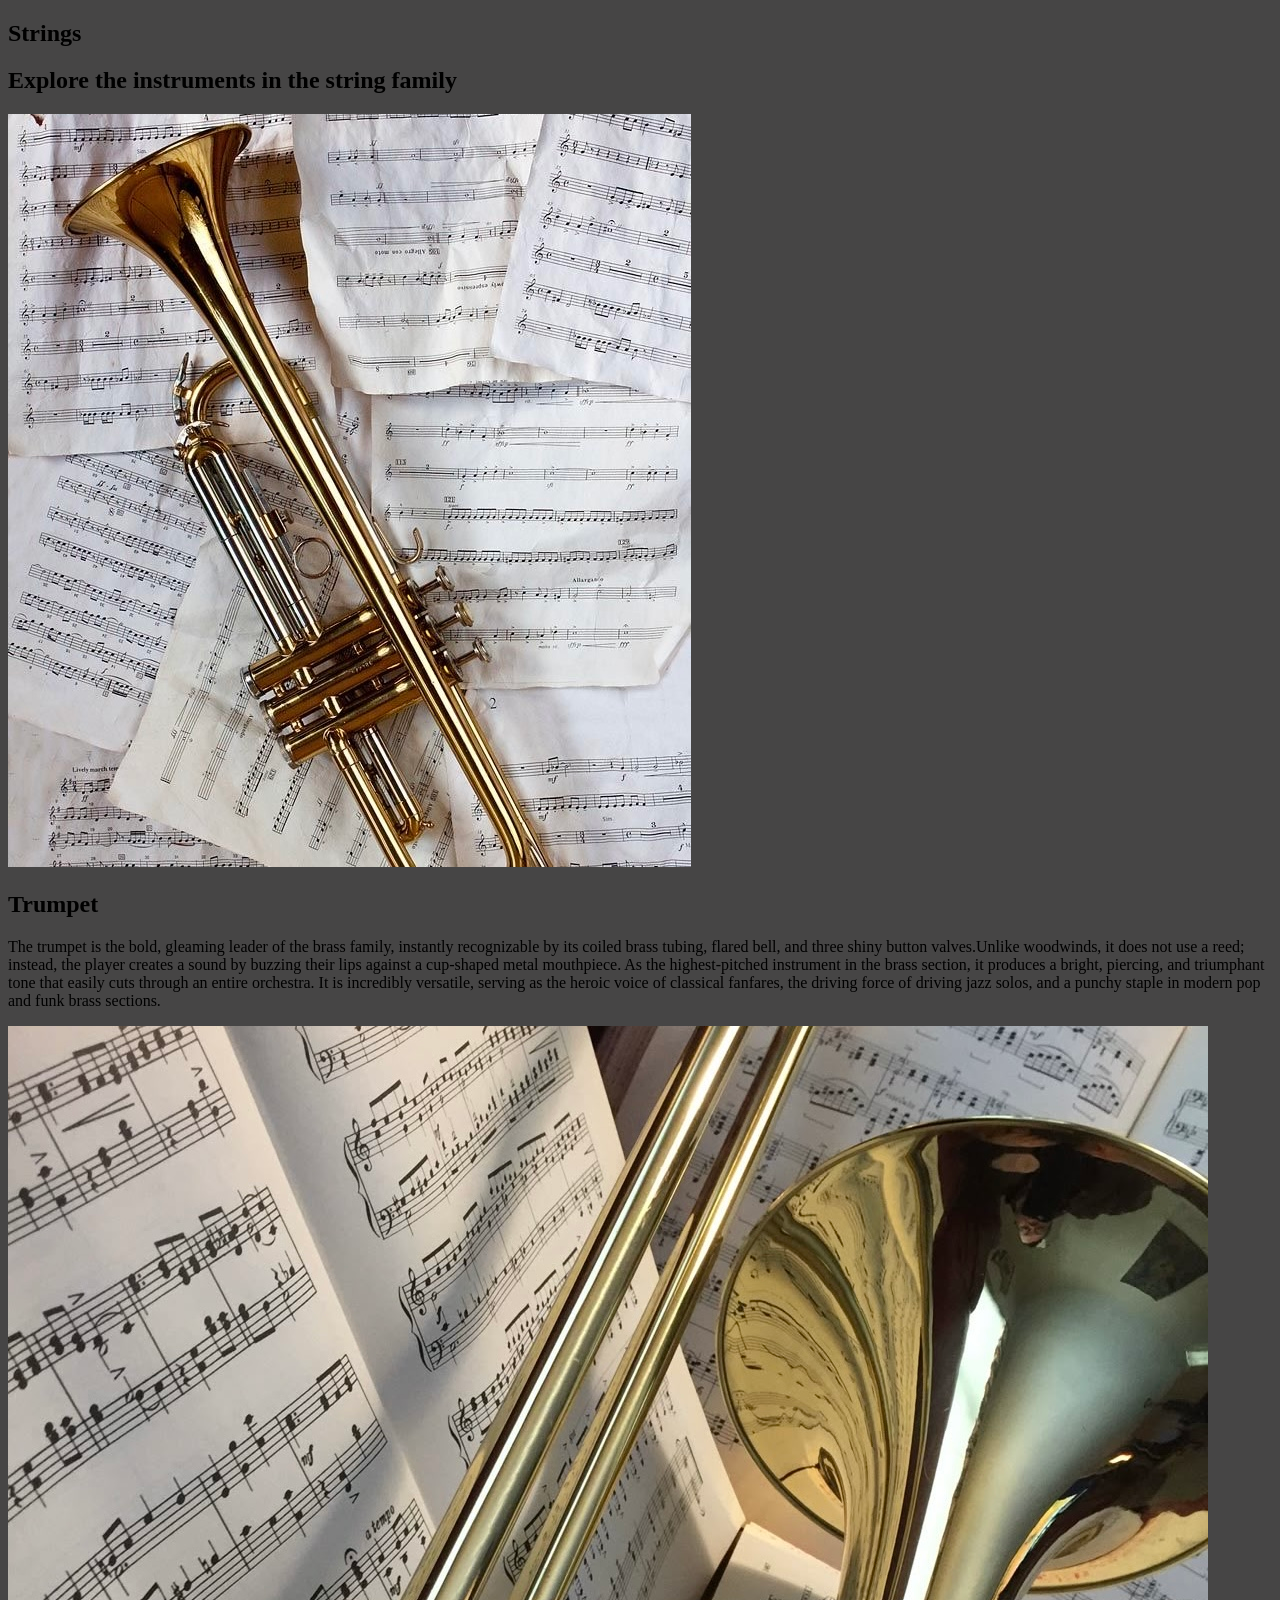
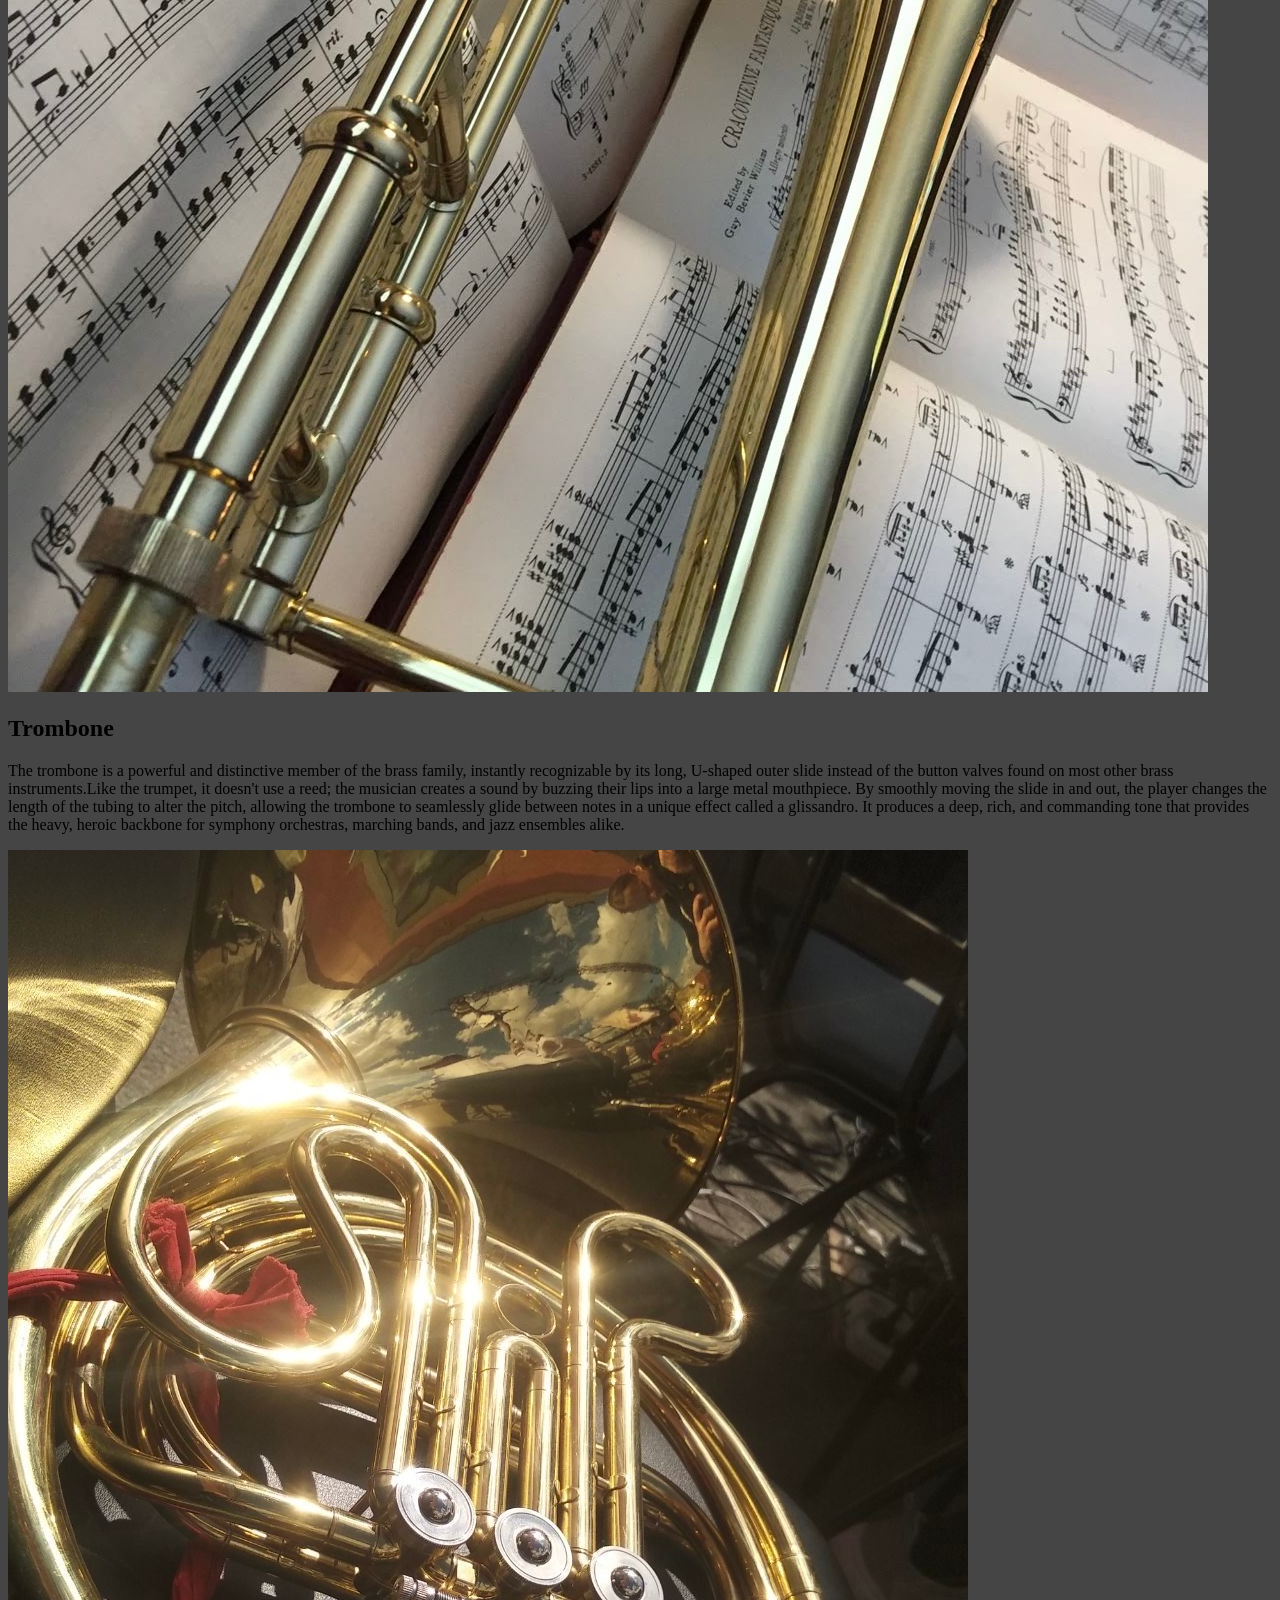
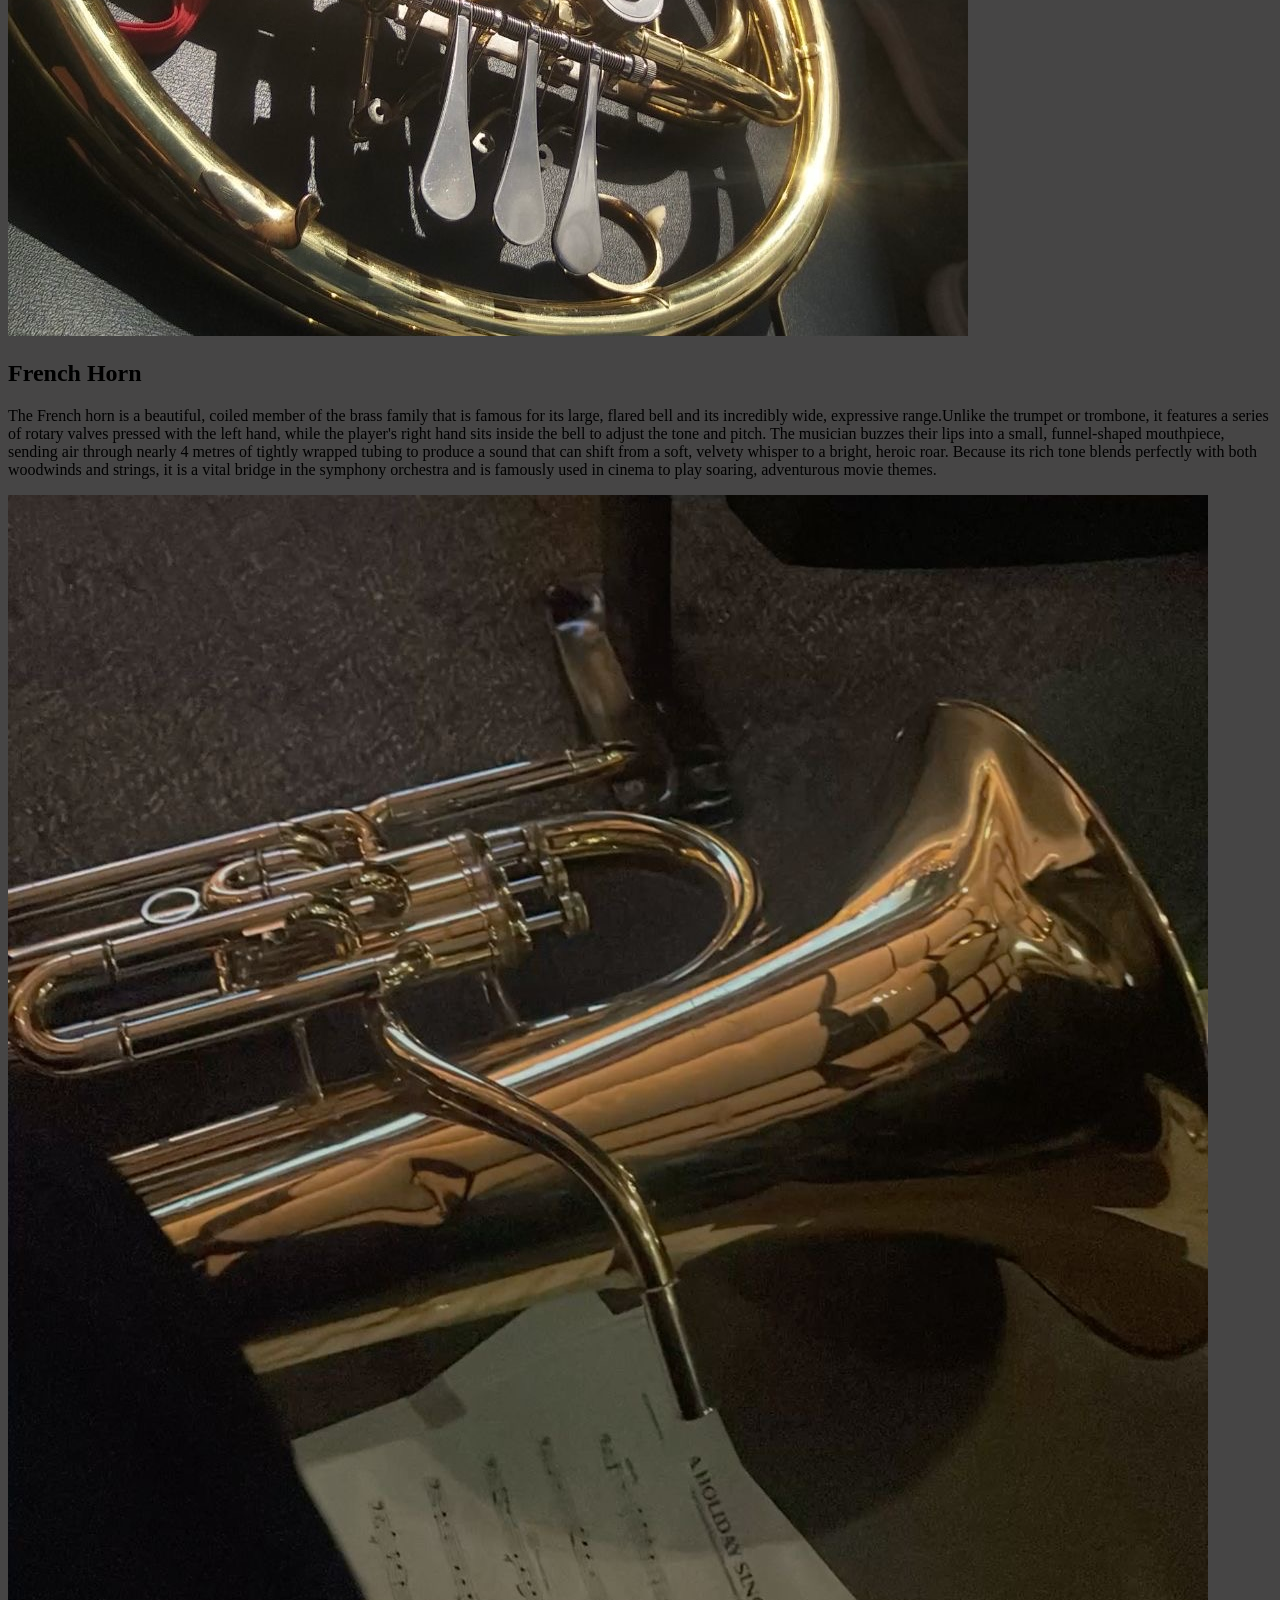
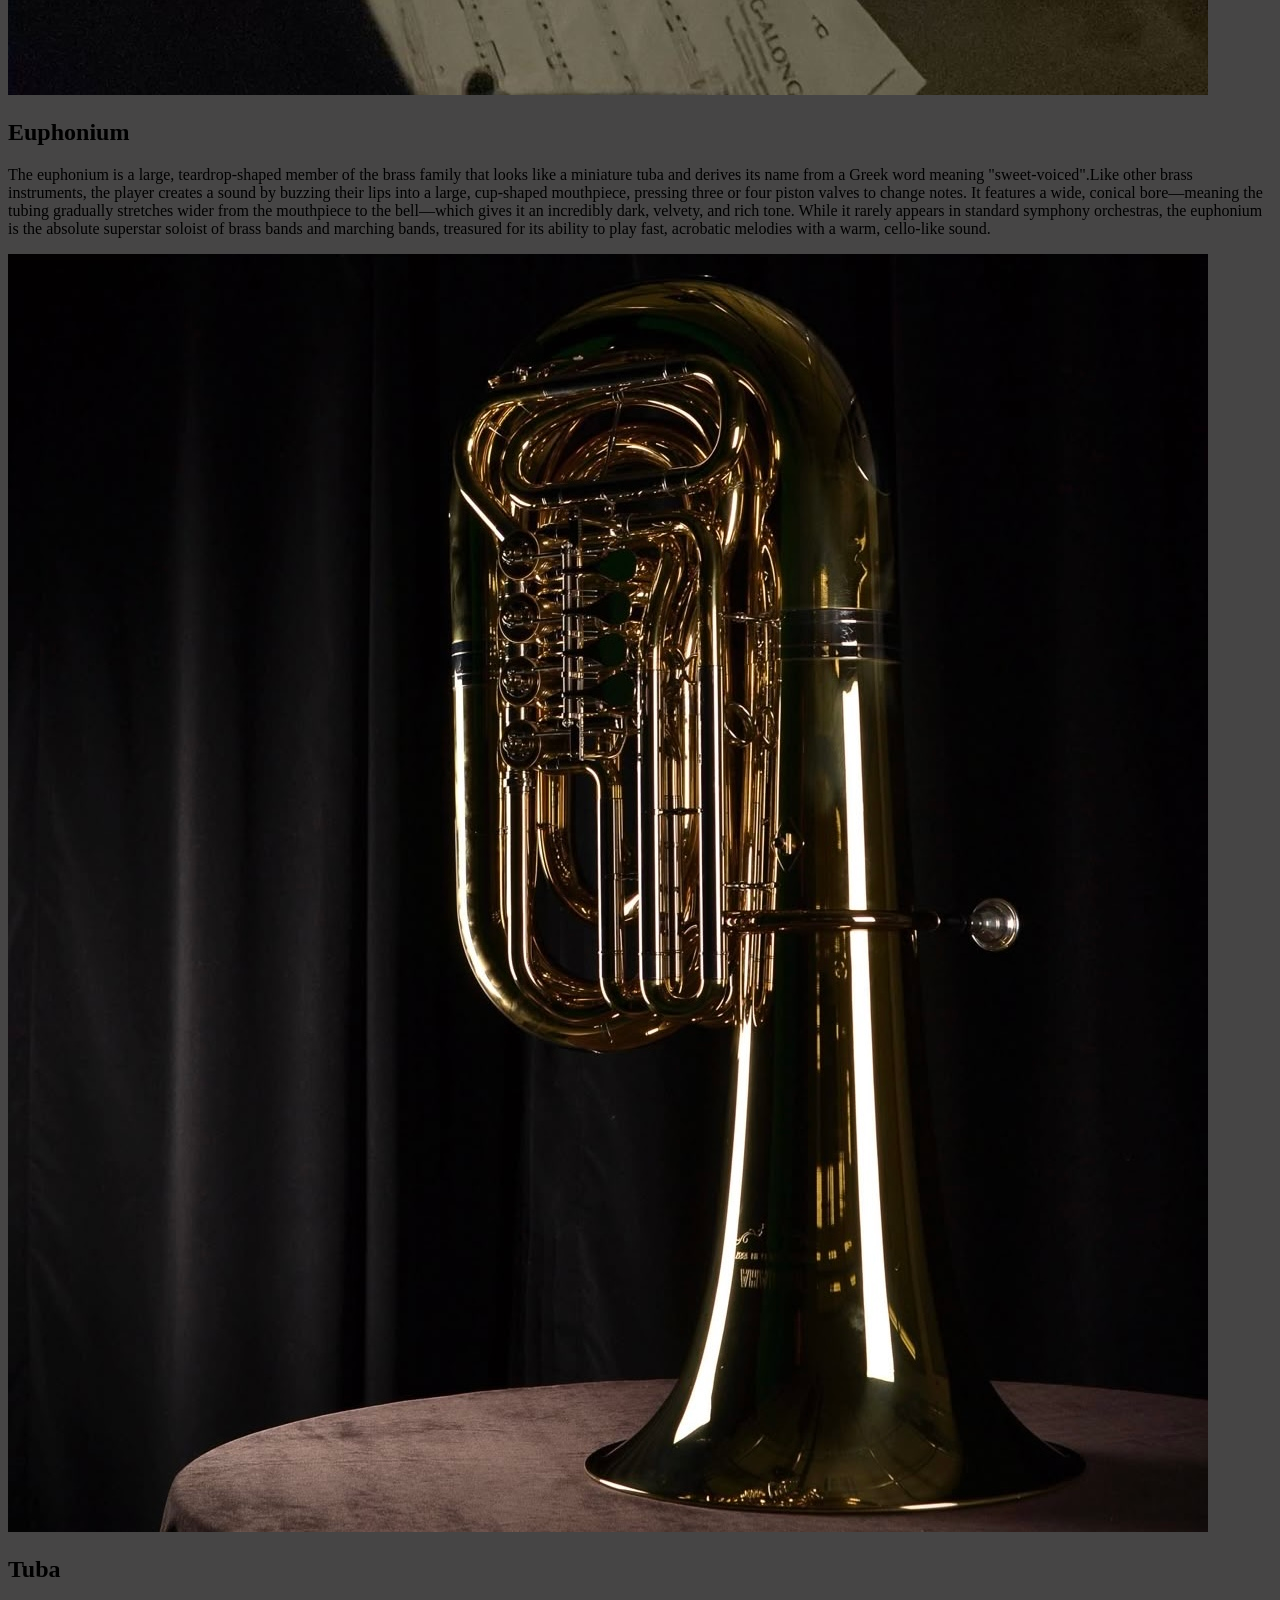
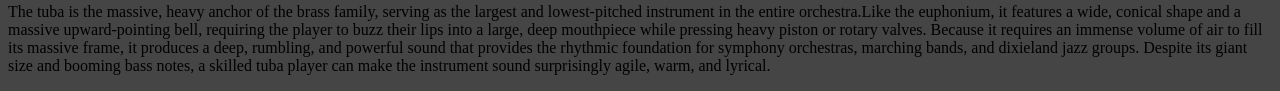
==== brass.html @ 0f937c90 "start brass page" ====
<!DOCTYPE html>
<html lang="en">
<head>
    <meta charset="UTF-8">
    <meta name="viewport" content="width=device-width, initial-scale=1.0">
    <link rel="stylesheet" href="style.css">
    <title>Document</title>
</head>
<body>
    <section class="hero-brass">
        <h1 class="hero-brasstext">
            Strings
        </h1>
        <h2 class="herobrasssubtitle">
            Explore the instruments in the string family
        </h2>
    </section>

    <section class="trumpet">
        <div class="trumpetimg">
            <img src="./WebImg/trumpet_IMG.jpeg" alt="trumpet">
        </div>
        <div class="trumpetinfo">
            <h1>Trumpet</h1>
            <p>The trumpet is the bold, gleaming leader of the brass family, instantly recognizable by its coiled brass tubing, flared bell, and three shiny button valves.Unlike woodwinds, it does not use a reed; instead, the player creates a sound by buzzing their lips against a cup-shaped metal mouthpiece. As the highest-pitched instrument in the brass section, it produces a bright, piercing, and triumphant tone that easily cuts through an entire orchestra. It is incredibly versatile, serving as the heroic voice of classical fanfares, the driving force of driving jazz solos, and a punchy staple in modern pop and funk brass sections.</p>
        </div>
    </section>

    <section class="trombone">
        <div class="tromboneimg">
            <img src="./WebImg/trombone_IMG.jpeg" alt="trombone">
        </div>
        <div class="tromboneinfo">
            <h1>Trombone</h1>
            <p>The trombone is a powerful and distinctive member of the brass family, instantly recognizable by its long, U-shaped outer slide instead of the button valves found on most other brass instruments.Like the trumpet, it doesn't use a reed; the musician creates a sound by buzzing their lips into a large metal mouthpiece. By smoothly moving the slide in and out, the player changes the length of the tubing to alter the pitch, allowing the trombone to seamlessly glide between notes in a unique effect called a glissandro. It produces a deep, rich, and commanding tone that provides the heavy, heroic backbone for symphony orchestras, marching bands, and jazz ensembles alike.</p>
        </div>
    </section>

    <section class="frenchhorn">
        <div class="frenchhornimg">
            <img src="./WebImg/frenchhorn_IMG.jpeg" alt="frenchhorn">
        </div>
        <div class="frenchhorninfo">
            <h1>French Horn</h1>
            <p>The French horn is a beautiful, coiled member of the brass family that is famous for its large, flared bell and its incredibly wide, expressive range.Unlike the trumpet or trombone, it features a series of rotary valves pressed with the left hand, while the player's right hand sits inside the bell to adjust the tone and pitch. The musician buzzes their lips into a small, funnel-shaped mouthpiece, sending air through nearly 4 metres of tightly wrapped tubing to produce a sound that can shift from a soft, velvety whisper to a bright, heroic roar. Because its rich tone blends perfectly with both woodwinds and strings, it is a vital bridge in the symphony orchestra and is famously used in cinema to play soaring, adventurous movie themes.</p>
        </div>
    </section>

    <section class="euphonium">
        <div class="euphoniumimg">
            <img src="./WebImg/euphonium_IMG.jpeg" alt="euphonium">
        </div>
        <div class="euphoniuminfo">
            <h1>Euphonium</h1>
            <p>The euphonium is a large, teardrop-shaped member of the brass family that looks like a miniature tuba and derives its name from a Greek word meaning "sweet-voiced".Like other brass instruments, the player creates a sound by buzzing their lips into a large, cup-shaped mouthpiece, pressing three or four piston valves to change notes. It features a wide, conical bore—meaning the tubing gradually stretches wider from the mouthpiece to the bell—which gives it an incredibly dark, velvety, and rich tone. While it rarely appears in standard symphony orchestras, the euphonium is the absolute superstar soloist of brass bands and marching bands, treasured for its ability to play fast, acrobatic melodies with a warm, cello-like sound.</p>
        </div>
    </section>

    <section class="tuba">
        <div class="tubaimg">
            <img src="./WebImg/tuba_IMG.jpeg" alt="tuba">
        </div>
        <div class="tubainfo">
            <h1>Tuba</h1>
            <p>The tuba is the massive, heavy anchor of the brass family, serving as the largest and lowest-pitched instrument in the entire orchestra.Like the euphonium, it features a wide, conical shape and a massive upward-pointing bell, requiring the player to buzz their lips into a large, deep mouthpiece while pressing heavy piston or rotary valves. Because it requires an immense volume of air to fill its massive frame, it produces a deep, rumbling, and powerful sound that provides the rhythmic foundation for symphony orchestras, marching bands, and dixieland jazz groups. Despite its giant size and booming bass notes, a skilled tuba player can make the instrument sound surprisingly agile, warm, and lyrical.</p>
        </div>
    </section>

</body>
---- style.css ----
*{
    font-family: 'Times New Roman', Times, serif;
}

html, body{
    background-color:rgb(70, 69, 69)
}
.hero-image{
    background-image: 
        linear-gradient(rgba(0,0,0,0.5), rgba(0,0,0,0.5)),
        url("./WebImg/frontpage.jpeg") ;
    height: 450px;
    background-position: top;
    background-repeat: no-repeat;
    background-size: cover;
}

.hero-text{
    color:rgb(241, 237, 232);
    position: absolute;
    text-align: center;
    top: 10%;
    width: 100%;
    font-size: 6rem;
}

.herosubtitle{
    color:rgb(241, 237, 232);
    position: absolute;
    text-align: center;
    top: 30%;
    width: 100%;
    font-size: 2rem;
}

.intro{
    font-size: 3rem;
    text-align: center;
    color: antiquewhite;
    background-color: black;
    padding: 30px 20px;
}

.family-img{
    width: 300px;
    height: 300px;
}

.Families{
    display: flex;
    justify-content: center;
    align-items: center;
    gap:50px;
    margin:auto;
    color:aliceblue;
    background-color: rgb(61, 61, 61);
    padding-top: 40px;
}

.info{
    background-color: rgb(7, 7, 7);
    padding-top: 30px;
    color: aliceblue;
}

.comparison{
    display: flex;
    gap: 30px;
    justify-content: center;
    padding: 20px 20px;
}

.comparison h3{
    font-size: 3rem;
}
.comparison p{
    font-size: 2rem;
}

.end{
    color:rgb(241, 237, 232);
    text-align: center;
    font-size: 3rem;
    background-color: rgb(39, 39, 39);
    padding: 20px 20px;
}

.familylink{
    color: aliceblue;
    margin-top: 22%;
    font-size: 1.5rem;
}

.familylinks{
    display: flex;
    gap: 60px;
    justify-content: center;

}

.hero-string{
    background-image: 
        linear-gradient(rgba(0,0,0,0.5), rgba(0,0,0,0.5)),
        url("./WebImg/frontpage.jpeg") ;
    height: 450px;
    background-position: top;
    background-repeat: no-repeat;
    background-size: cover;
}

.hero-stringtext{
    color:rgb(241, 237, 232);
    position: absolute;
    text-align: center;
    top: 10%;
    width: 100%;
    font-size: 6rem;
}

.herostringsubtitle{
    color:rgb(241, 237, 232);
    position: absolute;
    text-align: center;
    top: 30%;
    width: 100%;
    font-size: 2rem;
}



.violin{
    display:grid;
    grid-template-columns: 1fr 3fr;
    gap: 50px;
    width: 80%;
    margin: auto;
    margin-top: 40px;
    background-color: rgb(7, 7, 7);
    padding: 70px;
}

.violinimg{
    min-width:0;
}

.violinimg img{
    width: 100%;
    aspect-ratio: 1/1;
    object-fit: cover;
}

.violininfo{
    font-size: 1.25rem;
    color: aliceblue;
}

.viola{
    display:grid;
    grid-template-columns: 1fr 3fr;
    gap: 50px;
    width: 80%;
    margin: auto;
    margin-top: 40px;
    background-color: rgb(7, 7, 7);
    padding: 70px;
}

.violaimg{
    min-width:0;
}

.violaimg img{
    width: 100%;
    aspect-ratio: 1/1;
    object-fit: cover;
}

.violainfo{
    font-size: 1.25rem;
    color: aliceblue;
}

.cello{
    display:grid;
    grid-template-columns: 1fr 3fr;
    gap: 50px;
    width: 80%;
    margin: auto;
    margin-top: 40px;
    background-color: rgb(7, 7, 7);
    padding: 70px;
}

.celloimg{
    min-width:0;
}

.celloimg img{
    width: 100%;
    aspect-ratio: 1/1;
    object-fit: cover;
}

.celloinfo{
    font-size: 1.25rem;
    color: aliceblue;
}

.doublebass{
    display:grid;
    grid-template-columns: 1fr 3fr;
    gap: 50px;
    width: 80%;
    margin: auto;
    margin-top: 40px;
    background-color: rgb(7, 7, 7);
    padding: 70px;
}

.doublebassimg{
    min-width:0;
}

.doublebassimg img{
    width: 100%;
    aspect-ratio: 1/1;
    object-fit: cover;
}

.doublebassinfo{
    font-size: 1.25rem;
    color: aliceblue;
}

.guitar{
    display:grid;
    grid-template-columns: 1fr 3fr;
    gap: 50px;
    width: 80%;
    margin: auto;
    margin-top: 40px;
    background-color: rgb(7, 7, 7);
    padding: 70px;
}

.guitarimg{
    min-width:0;
}

.guitarimg img{
    width: 100%;
    aspect-ratio: 1/1;
    object-fit: cover;
}

.guitarinfo{
    font-size: 1.25rem;
    color: aliceblue;
}

.electricbass{
    display:grid;
    grid-template-columns: 1fr 3fr;
    gap: 50px;
    width: 80%;
    margin: auto;
    margin-top: 40px;
    background-color: rgb(7, 7, 7);
    padding: 70px;
}

.eletricbassimg{
    min-width:0;
}

.electricbassimg img{
    width: 100%;
    aspect-ratio: 1/1;
    object-fit: cover;
}

.electricbassinfo{
    font-size: 1.25rem;
    color: aliceblue;
}

.hero-wind{
    background-image: 
        linear-gradient(rgba(0,0,0,0.5), rgba(0,0,0,0.5)),
        url("./WebImg/frontpage.jpeg") ;
    height: 450px;
    background-position: top;
    background-repeat: no-repeat;
    background-size: cover;
}

.hero-windtext{
    color:rgb(241, 237, 232);
    position: absolute;
    text-align: center;
    top: 10%;
    width: 100%;
    font-size: 6rem;
}

.herowindsubtitle{
    color:rgb(241, 237, 232);
    position: absolute;
    text-align: center;
    top: 30%;
    width: 100%;
    font-size: 2rem;
}


.Flute{
    display:grid;
    grid-template-columns: 1fr 3fr;
    gap: 50px;
    width: 80%;
    margin: auto;
    margin-top: 40px;
    background-color: rgb(7, 7, 7);
    padding: 70px;
}

.fluteimg{
    min-width:0;
}

.fluteimg img{
    width: 100%;
    aspect-ratio: 1/1;
    object-fit: cover;
}

.fluteinfo{
    font-size: 1.25rem;
    color: aliceblue;
}

.oboe{
    display:grid;
    grid-template-columns: 1fr 3fr;
    gap: 50px;
    width: 80%;
    margin: auto;
    margin-top: 40px;
    background-color: rgb(7, 7, 7);
    padding: 70px;
}

.oboeimg{
    min-width:0;
}

.oboeimg img{
    width: 100%;
    aspect-ratio: 1/1;
    object-fit: cover;
}

.oboeinfo{
    font-size: 1.25rem;
    color: aliceblue;
}

.clarinet{
    display:grid;
    grid-template-columns: 1fr 3fr;
    gap: 50px;
    width: 80%;
    margin: auto;
    margin-top: 40px;
    background-color: rgb(7, 7, 7);
    padding: 70px;
}

.clarinetimg{
    min-width:0;
}

.clarinetimg img{
    width: 100%;
    aspect-ratio: 1/1;
    object-fit: cover;
}

.clarinetinfo{
    font-size: 1.25rem;
    color: aliceblue;
}

.bassoon{
    display:grid;
    grid-template-columns: 1fr 3fr;
    gap: 50px;
    width: 80%;
    margin: auto;
    margin-top: 40px;
    background-color: rgb(7, 7, 7);
    padding: 70px;
}

.bassoonimg{
    min-width:0;
}

.bassoonimg img{
    width: 100%;
    aspect-ratio: 1/1;
    object-fit: cover;
}

.bassooninfo{
    font-size: 1.25rem;
    color: aliceblue;
}

.saxophone{
    display:grid;
    grid-template-columns: 1fr 3fr;
    gap: 50px;
    width: 80%;
    margin: auto;
    margin-top: 40px;
    background-color: rgb(7, 7, 7);
    padding: 70px;
}

.saxophoneimg{
    min-width:0;
}

.saxophoneimg img{
    width: 100%;
    aspect-ratio: 1/1;
    object-fit: cover;
}

.saxophoneinfo{
    font-size: 1.25rem;
    color: aliceblue;
}
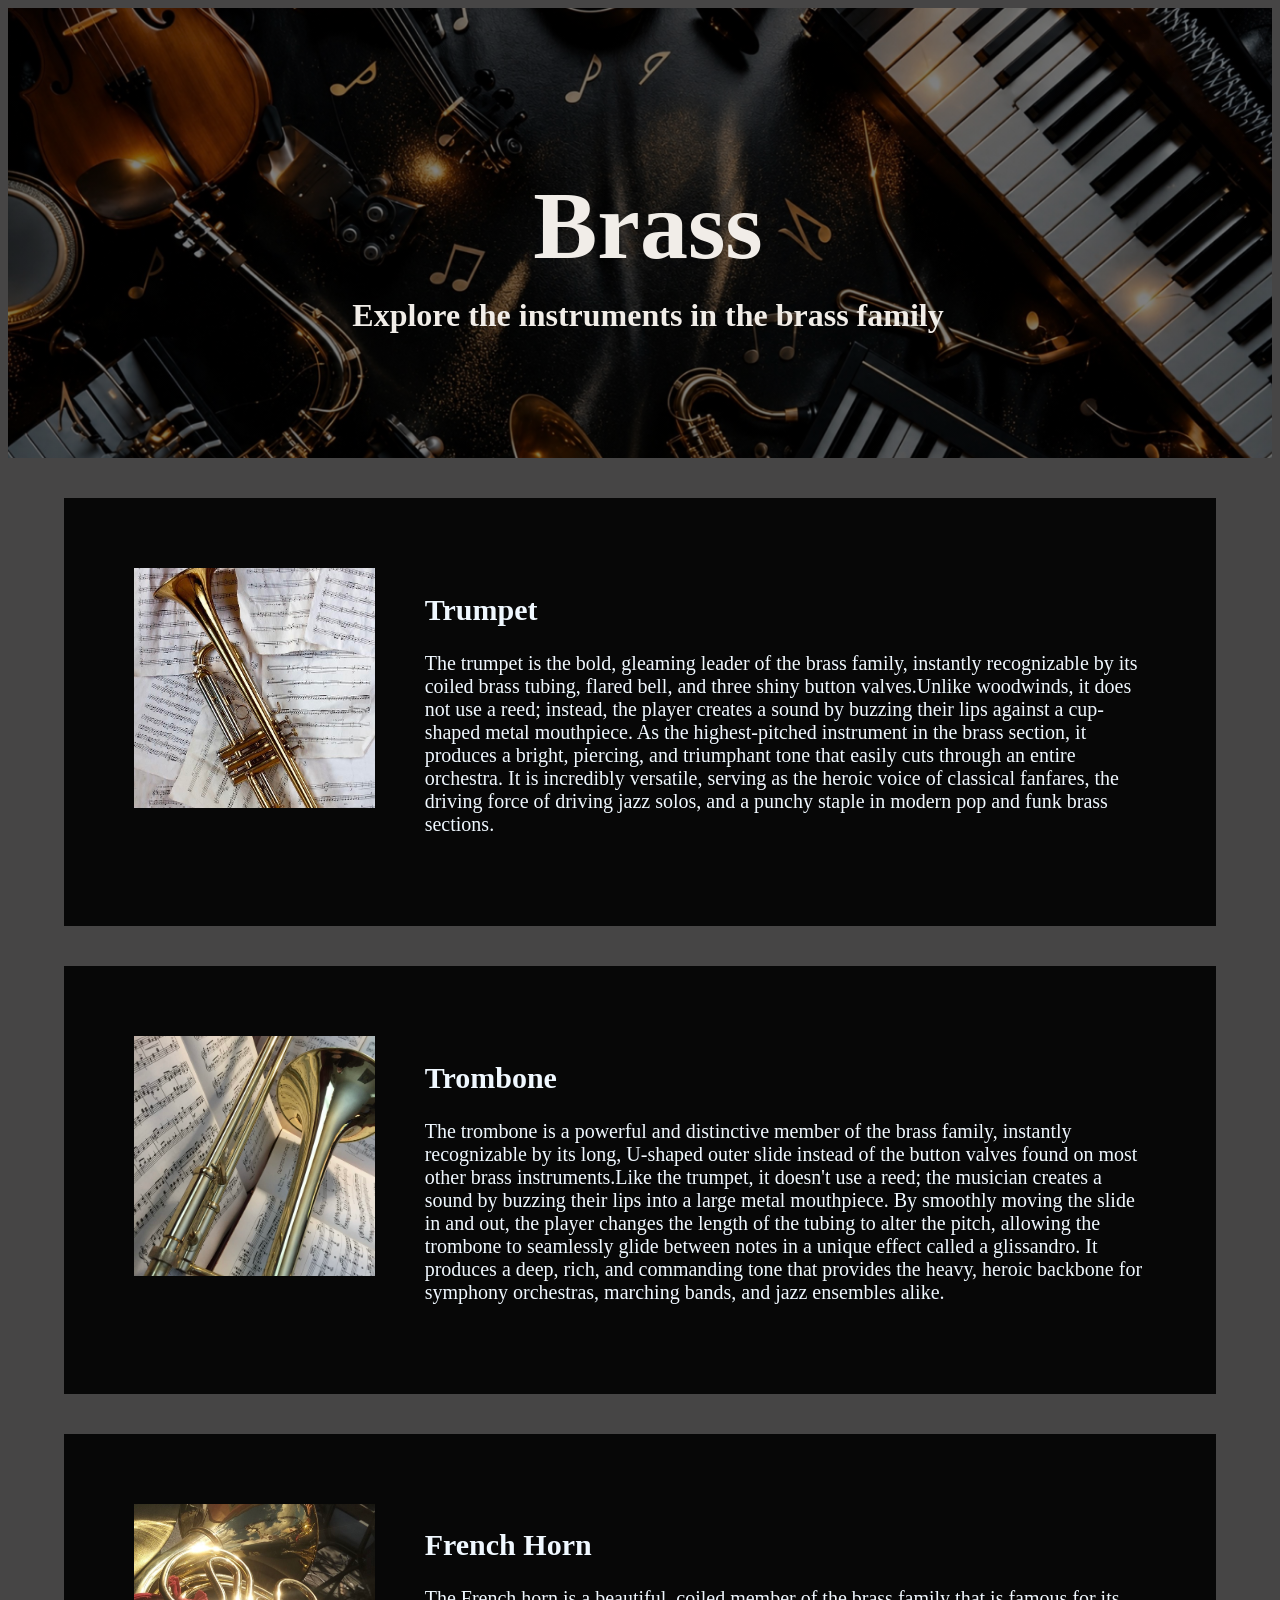
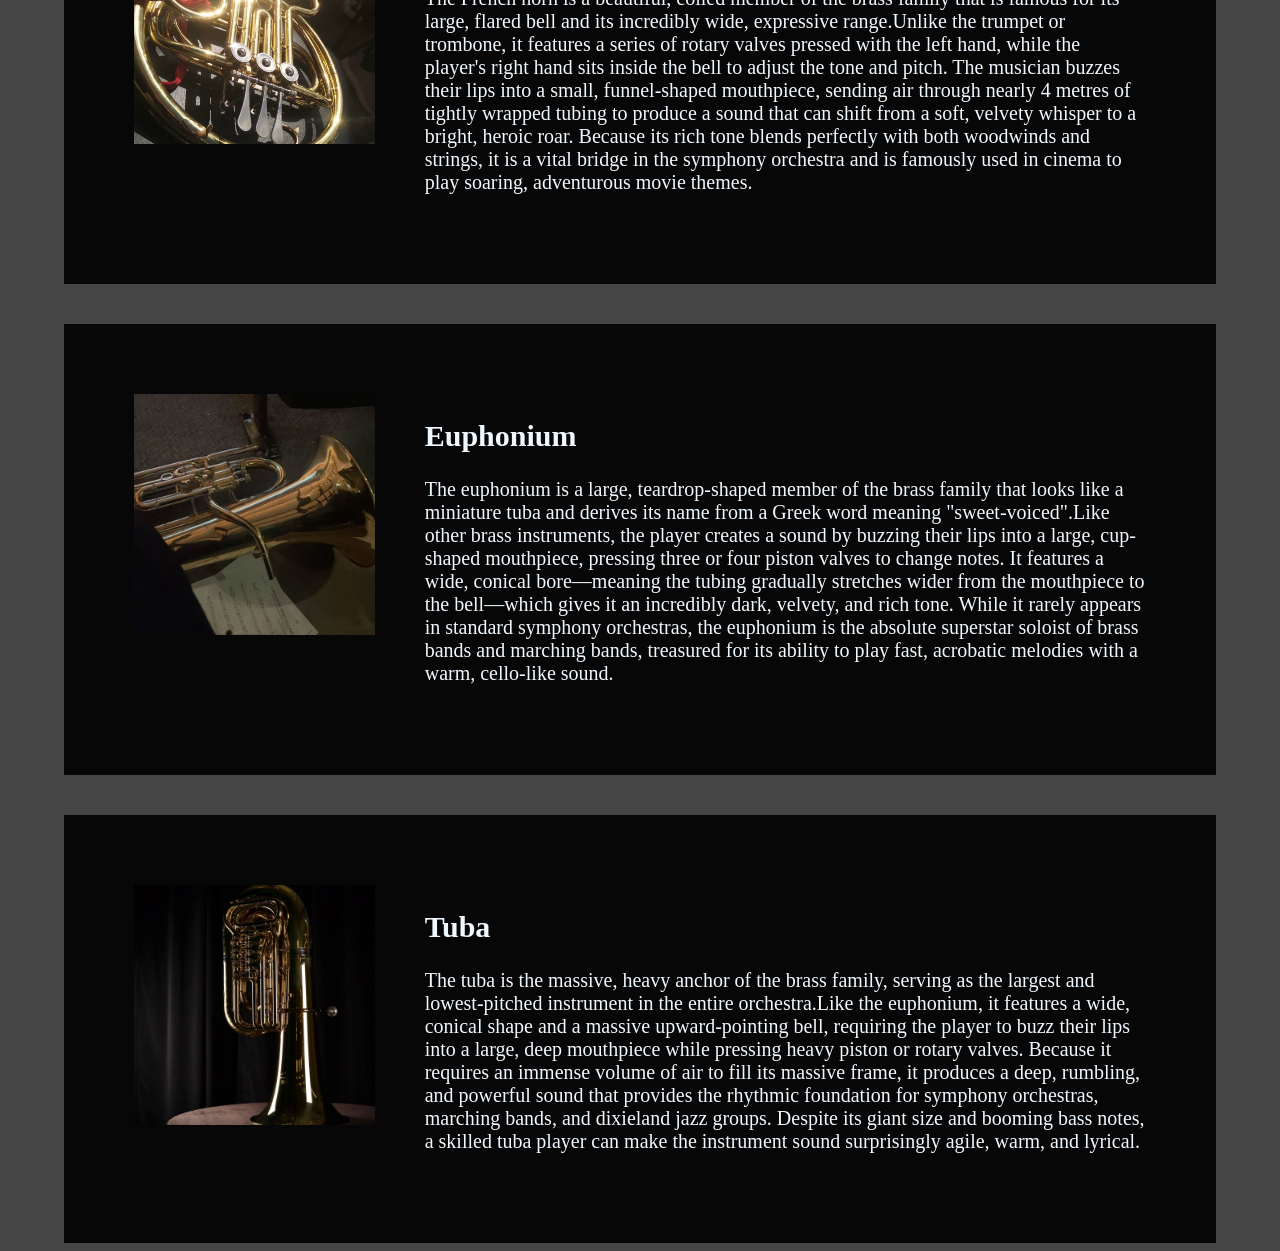
==== commit 7009e093: "finish brass and percussion and group css" ====
--- a/brass.html
+++ b/brass.html
@@ -9,10 +9,10 @@
 <body>
     <section class="hero-brass">
         <h1 class="hero-brasstext">
-            Strings
+            Brass
         </h1>
         <h2 class="herobrasssubtitle">
-            Explore the instruments in the string family
+            Explore the instruments in the brass family
         </h2>
     </section>
 
--- a/style.css
+++ b/style.css
@@ -98,7 +98,7 @@
 
 }
 
-.hero-string{
+.hero-string , .hero-wind , .hero-brass , .hero-other{
     background-image: 
         linear-gradient(rgba(0,0,0,0.5), rgba(0,0,0,0.5)),
         url("./WebImg/frontpage.jpeg") ;
@@ -108,7 +108,7 @@
     background-size: cover;
 }
 
-.hero-stringtext{
+.hero-stringtext , .hero-windtext , .hero-brasstext , .hero-othertext{
     color:rgb(241, 237, 232);
     position: absolute;
     text-align: center;
@@ -117,7 +117,7 @@
     font-size: 6rem;
 }
 
-.herostringsubtitle{
+.herostringsubtitle , .herowindsubtitle , .herobrasssubtitle , .heroothersubtitle{
     color:rgb(241, 237, 232);
     position: absolute;
     text-align: center;
@@ -126,319 +126,106 @@
     font-size: 2rem;
 }
 
-
-
-.violin{
-    display:grid;
-    grid-template-columns: 1fr 3fr;
-    gap: 50px;
-    width: 80%;
-    margin: auto;
-    margin-top: 40px;
-    background-color: rgb(7, 7, 7);
-    padding: 70px;
-}
-
-.violinimg{
-    min-width:0;
-}
-
-.violinimg img{
-    width: 100%;
-    aspect-ratio: 1/1;
-    object-fit: cover;
-}
-
-.violininfo{
-    font-size: 1.25rem;
-    color: aliceblue;
-}
-
-.viola{
-    display:grid;
-    grid-template-columns: 1fr 3fr;
-    gap: 50px;
-    width: 80%;
-    margin: auto;
-    margin-top: 40px;
-    background-color: rgb(7, 7, 7);
-    padding: 70px;
-}
-
-.violaimg{
-    min-width:0;
-}
-
-.violaimg img{
-    width: 100%;
-    aspect-ratio: 1/1;
-    object-fit: cover;
-}
-
-.violainfo{
-    font-size: 1.25rem;
-    color: aliceblue;
-}
-
-.cello{
-    display:grid;
-    grid-template-columns: 1fr 3fr;
-    gap: 50px;
-    width: 80%;
-    margin: auto;
-    margin-top: 40px;
-    background-color: rgb(7, 7, 7);
-    padding: 70px;
-}
-
-.celloimg{
-    min-width:0;
-}
-
-.celloimg img{
-    width: 100%;
-    aspect-ratio: 1/1;
-    object-fit: cover;
-}
-
-.celloinfo{
-    font-size: 1.25rem;
-    color: aliceblue;
-}
-
-.doublebass{
-    display:grid;
-    grid-template-columns: 1fr 3fr;
-    gap: 50px;
-    width: 80%;
-    margin: auto;
-    margin-top: 40px;
-    background-color: rgb(7, 7, 7);
-    padding: 70px;
-}
-
-.doublebassimg{
-    min-width:0;
-}
-
-.doublebassimg img{
-    width: 100%;
-    aspect-ratio: 1/1;
-    object-fit: cover;
-}
-
-.doublebassinfo{
-    font-size: 1.25rem;
-    color: aliceblue;
-}
-
-.guitar{
-    display:grid;
-    grid-template-columns: 1fr 3fr;
-    gap: 50px;
-    width: 80%;
-    margin: auto;
-    margin-top: 40px;
-    background-color: rgb(7, 7, 7);
-    padding: 70px;
-}
-
-.guitarimg{
-    min-width:0;
-}
-
-.guitarimg img{
-    width: 100%;
-    aspect-ratio: 1/1;
-    object-fit: cover;
-}
-
-.guitarinfo{
-    font-size: 1.25rem;
-    color: aliceblue;
-}
-
-.electricbass{
-    display:grid;
-    grid-template-columns: 1fr 3fr;
-    gap: 50px;
-    width: 80%;
-    margin: auto;
-    margin-top: 40px;
-    background-color: rgb(7, 7, 7);
-    padding: 70px;
-}
-
-.eletricbassimg{
-    min-width:0;
-}
-
-.electricbassimg img{
-    width: 100%;
-    aspect-ratio: 1/1;
-    object-fit: cover;
-}
-
-.electricbassinfo{
-    font-size: 1.25rem;
-    color: aliceblue;
-}
-
-.hero-wind{
-    background-image: 
-        linear-gradient(rgba(0,0,0,0.5), rgba(0,0,0,0.5)),
-        url("./WebImg/frontpage.jpeg") ;
-    height: 450px;
-    background-position: top;
-    background-repeat: no-repeat;
-    background-size: cover;
-}
-
-.hero-windtext{
-    color:rgb(241, 237, 232);
-    position: absolute;
-    text-align: center;
-    top: 10%;
-    width: 100%;
-    font-size: 6rem;
-}
-
-.herowindsubtitle{
-    color:rgb(241, 237, 232);
-    position: absolute;
-    text-align: center;
-    top: 30%;
-    width: 100%;
-    font-size: 2rem;
-}
-
-
-.Flute{
-    display:grid;
-    grid-template-columns: 1fr 3fr;
-    gap: 50px;
-    width: 80%;
-    margin: auto;
-    margin-top: 40px;
-    background-color: rgb(7, 7, 7);
-    padding: 70px;
-}
-
-.fluteimg{
-    min-width:0;
-}
-
-.fluteimg img{
-    width: 100%;
-    aspect-ratio: 1/1;
-    object-fit: cover;
-}
-
-.fluteinfo{
-    font-size: 1.25rem;
-    color: aliceblue;
-}
-
-.oboe{
-    display:grid;
-    grid-template-columns: 1fr 3fr;
-    gap: 50px;
-    width: 80%;
-    margin: auto;
-    margin-top: 40px;
-    background-color: rgb(7, 7, 7);
-    padding: 70px;
-}
-
-.oboeimg{
-    min-width:0;
-}
-
-.oboeimg img{
-    width: 100%;
-    aspect-ratio: 1/1;
-    object-fit: cover;
-}
-
-.oboeinfo{
-    font-size: 1.25rem;
-    color: aliceblue;
-}
-
-.clarinet{
-    display:grid;
-    grid-template-columns: 1fr 3fr;
-    gap: 50px;
-    width: 80%;
-    margin: auto;
-    margin-top: 40px;
-    background-color: rgb(7, 7, 7);
-    padding: 70px;
-}
-
-.clarinetimg{
-    min-width:0;
-}
-
-.clarinetimg img{
-    width: 100%;
-    aspect-ratio: 1/1;
-    object-fit: cover;
-}
-
-.clarinetinfo{
-    font-size: 1.25rem;
-    color: aliceblue;
-}
-
-.bassoon{
-    display:grid;
-    grid-template-columns: 1fr 3fr;
-    gap: 50px;
-    width: 80%;
-    margin: auto;
-    margin-top: 40px;
-    background-color: rgb(7, 7, 7);
-    padding: 70px;
-}
-
-.bassoonimg{
-    min-width:0;
-}
-
-.bassoonimg img{
-    width: 100%;
-    aspect-ratio: 1/1;
-    object-fit: cover;
-}
-
-.bassooninfo{
-    font-size: 1.25rem;
-    color: aliceblue;
-}
-
-.saxophone{
-    display:grid;
-    grid-template-columns: 1fr 3fr;
-    gap: 50px;
-    width: 80%;
-    margin: auto;
-    margin-top: 40px;
-    background-color: rgb(7, 7, 7);
-    padding: 70px;
-}
-
-.saxophoneimg{
-    min-width:0;
-}
-
-.saxophoneimg img{
-    width: 100%;
-    aspect-ratio: 1/1;
-    object-fit: cover;
-}
-
-.saxophoneinfo{
+.violin , .viola , .cello , .doublebass , .guitar , .electricbass{
+    display:grid;
+    grid-template-columns: 1fr 3fr;
+    gap: 50px;
+    width: 80%;
+    margin: auto;
+    margin-top: 40px;
+    background-color: rgb(7, 7, 7);
+    padding: 70px;
+}
+
+.violinimg , .violaimg , .celloimg , .doublebassimg , .guitarimg , .eletricbassimg{
+    min-width:0;
+}
+
+.violinimg img , .violaimg img , .celloimg img , .doublebassimg img , .guitarimg img , .electricbassimg img{
+    width: 100%;
+    aspect-ratio: 1/1;
+    object-fit: cover;
+}
+
+.violininfo , .violainfo , .celloinfo , .doublebassinfo , .guitarinfo , .electricbassinfo{
+    font-size: 1.25rem;
+    color: aliceblue;
+}
+
+.Flute, .oboe , .clarinet , .bassoon , .saxophone{
+    display:grid;
+    grid-template-columns: 1fr 3fr;
+    gap: 50px;
+    width: 80%;
+    margin: auto;
+    margin-top: 40px;
+    background-color: rgb(7, 7, 7);
+    padding: 70px;
+}
+
+.fluteimg , .oboeimg , .clarinetimg , .bassoonimg , .saxophoneimg{
+    min-width:0;
+}
+
+.fluteimg img , .oboeimg img , .clarinetimg img , .bassoonimg img , .saxophoneimg img{
+    width: 100%;
+    aspect-ratio: 1/1;
+    object-fit: cover;
+}
+
+.fluteinfo , .oboeinfo , .clarinetinfo , .bassooninfo , .saxophoneinfo{
+    font-size: 1.25rem;
+    color: aliceblue;
+}
+
+.trumpet, .trombone , .frenchhorn , .euphonium , .tuba{
+    display:grid;
+    grid-template-columns: 1fr 3fr;
+    gap: 50px;
+    width: 80%;
+    margin: auto;
+    margin-top: 40px;
+    background-color: rgb(7, 7, 7);
+    padding: 70px;
+}
+
+.trumpetimg , .tromboneimg , .frenchhornimg , .euphoniumimg , .tubaimg{
+    min-width:0;
+}
+
+.trumpetimg img , .tromboneimg img , .frenchhornimg img , .euphoniumimg img , .tubaimg img{
+    width: 100%;
+    aspect-ratio: 1/1;
+    object-fit: cover;
+}
+
+.trumpetinfo , .tromboneinfo , .frenchhorninfo , .euphoniuminfo , .tubainfo{
+    font-size: 1.25rem;
+    color: aliceblue;
+}
+
+.percussion, .drumkit , .piano , .organ{
+    display:grid;
+    grid-template-columns: 1fr 3fr;
+    gap: 50px;
+    width: 80%;
+    margin: auto;
+    margin-top: 40px;
+    background-color: rgb(7, 7, 7);
+    padding: 70px;
+}
+
+.percussionimg , .drumkitimg , .pianoimg , .organimg{
+    min-width:0;
+}
+
+.percussionimg img , .drumkitimg img , .pianoimg img , .organimg img{
+    width: 100%;
+    aspect-ratio: 1/1;
+    object-fit: cover;
+}
+
+.percussioninfo , .drumkitinfo , .pianoinfo , .organinfo{
     font-size: 1.25rem;
     color: aliceblue;
 }
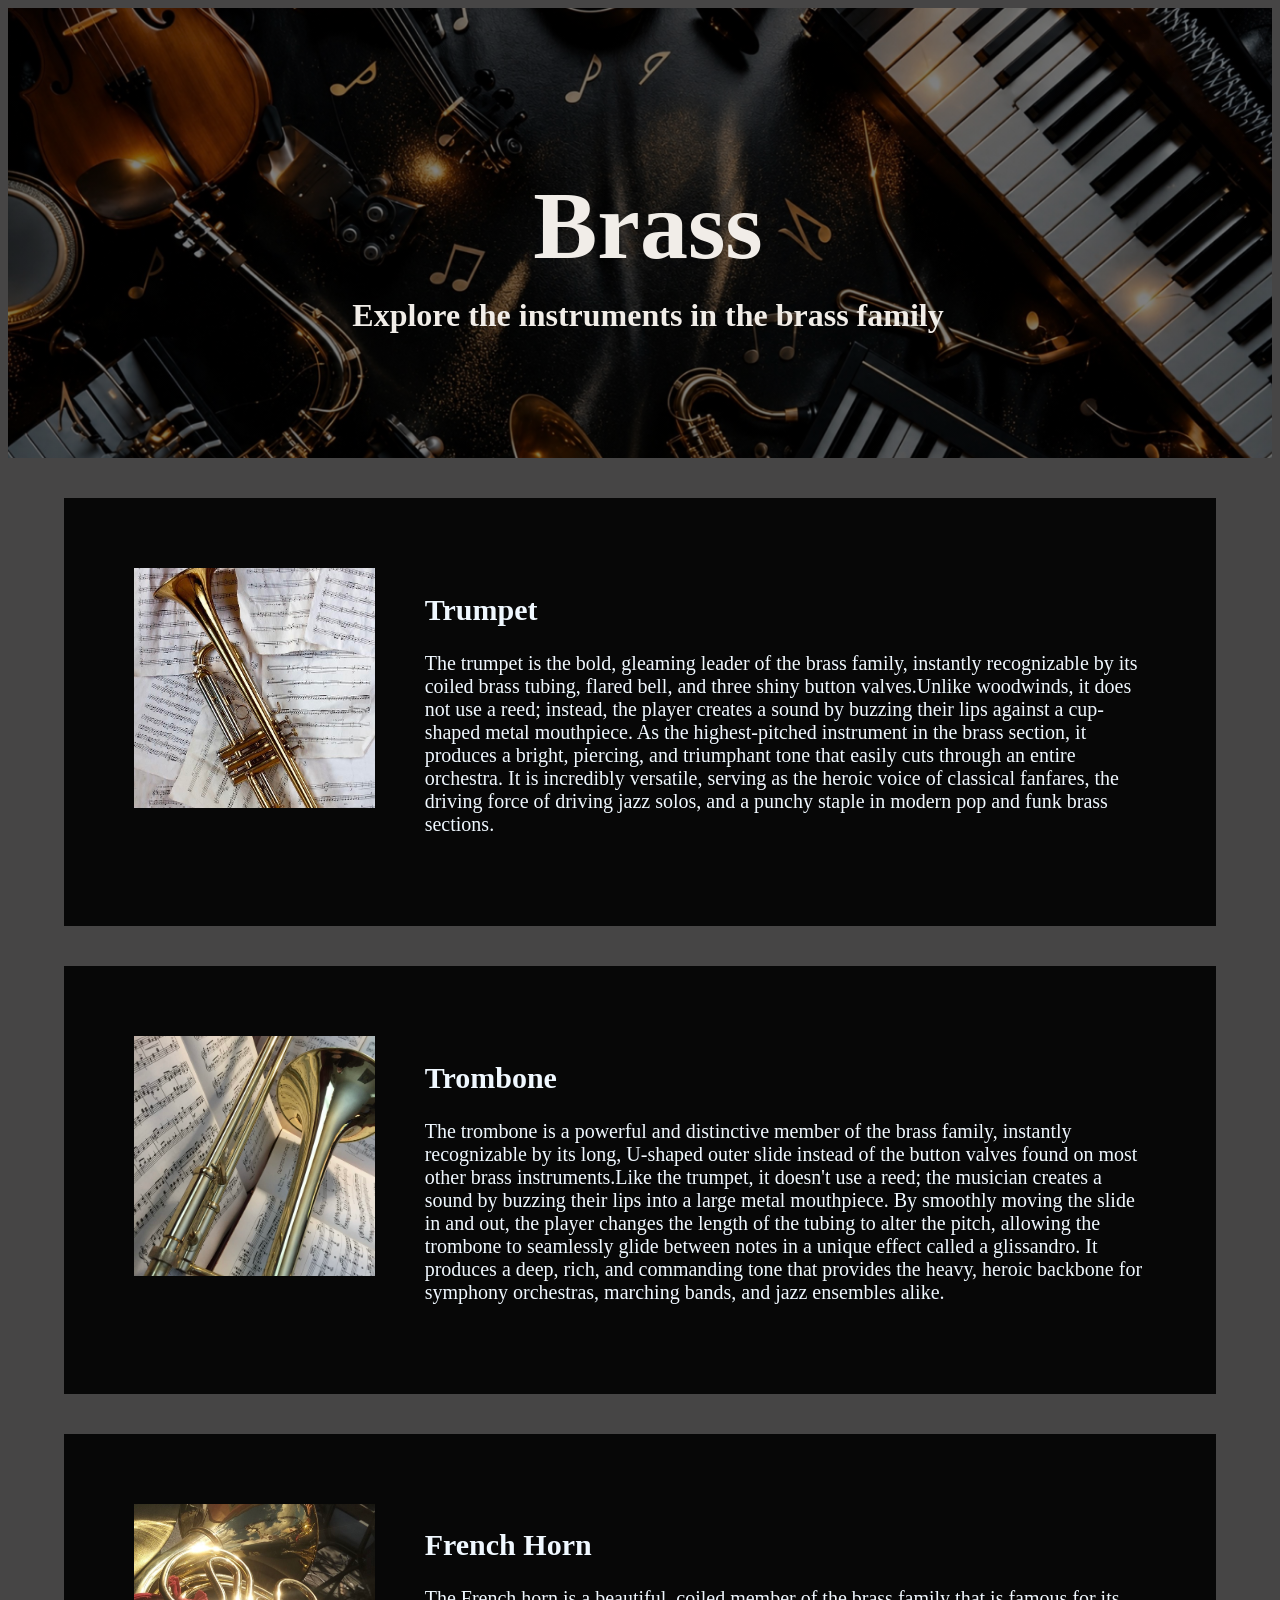
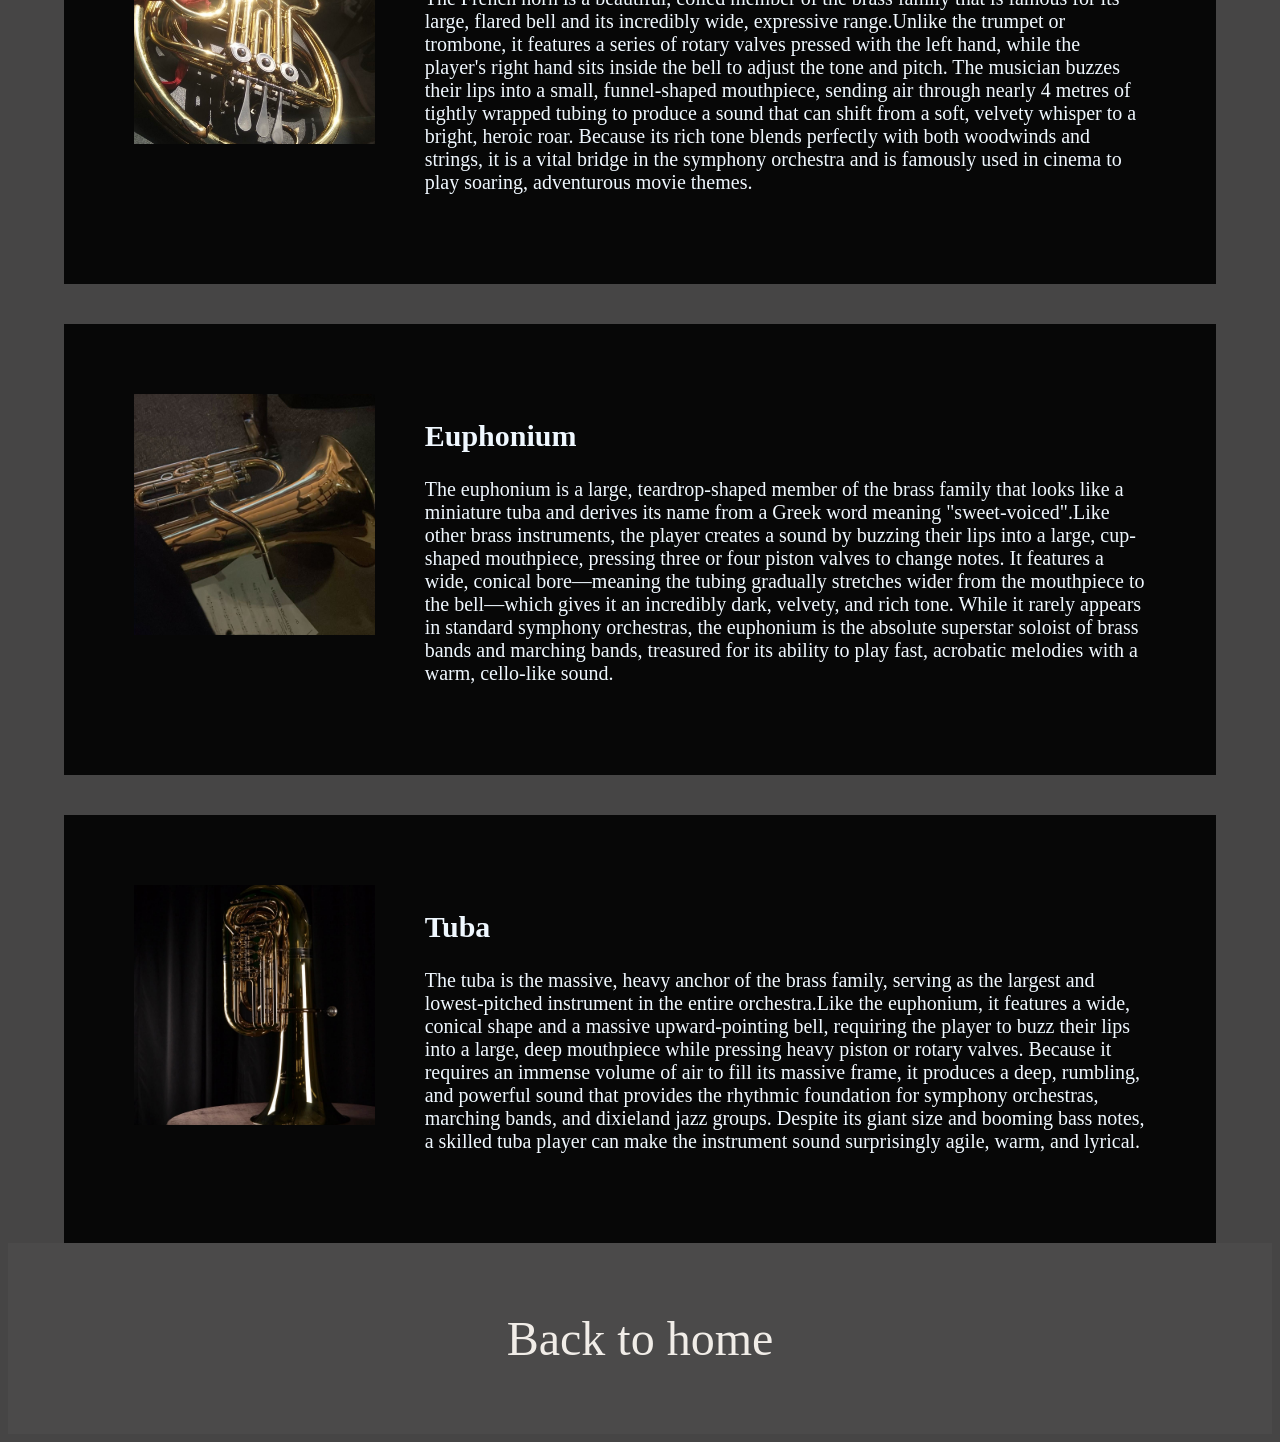
==== commit bb9f6437: "Add end on pages" ====
--- a/brass.html
+++ b/brass.html
@@ -66,4 +66,8 @@
         </div>
     </section>
 
+    <section class="end">
+        <p>Back to home</p>
+    </section>
+
 </body>
--- a/style.css
+++ b/style.css
@@ -81,7 +81,7 @@
     color:rgb(241, 237, 232);
     text-align: center;
     font-size: 3rem;
-    background-color: rgb(39, 39, 39);
+    background-color: rgb(75, 74, 74);
     padding: 20px 20px;
 }
 
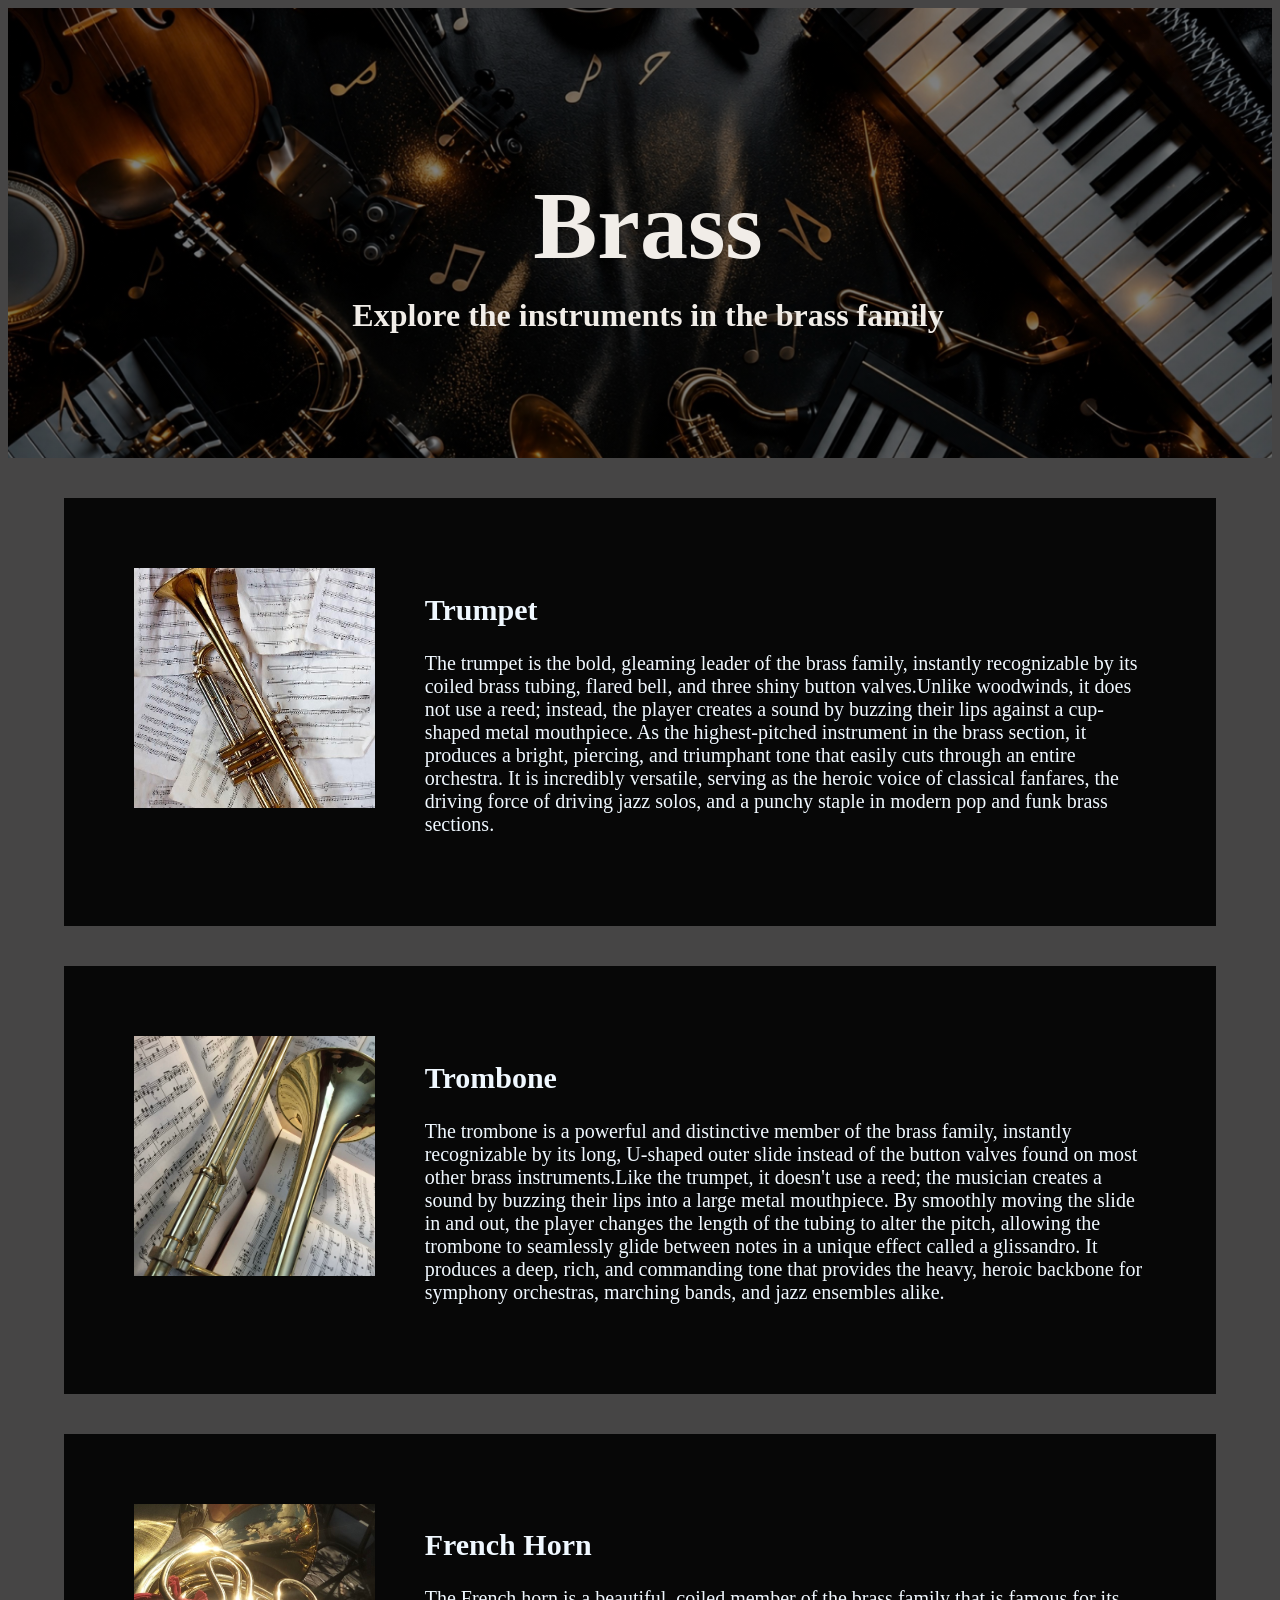
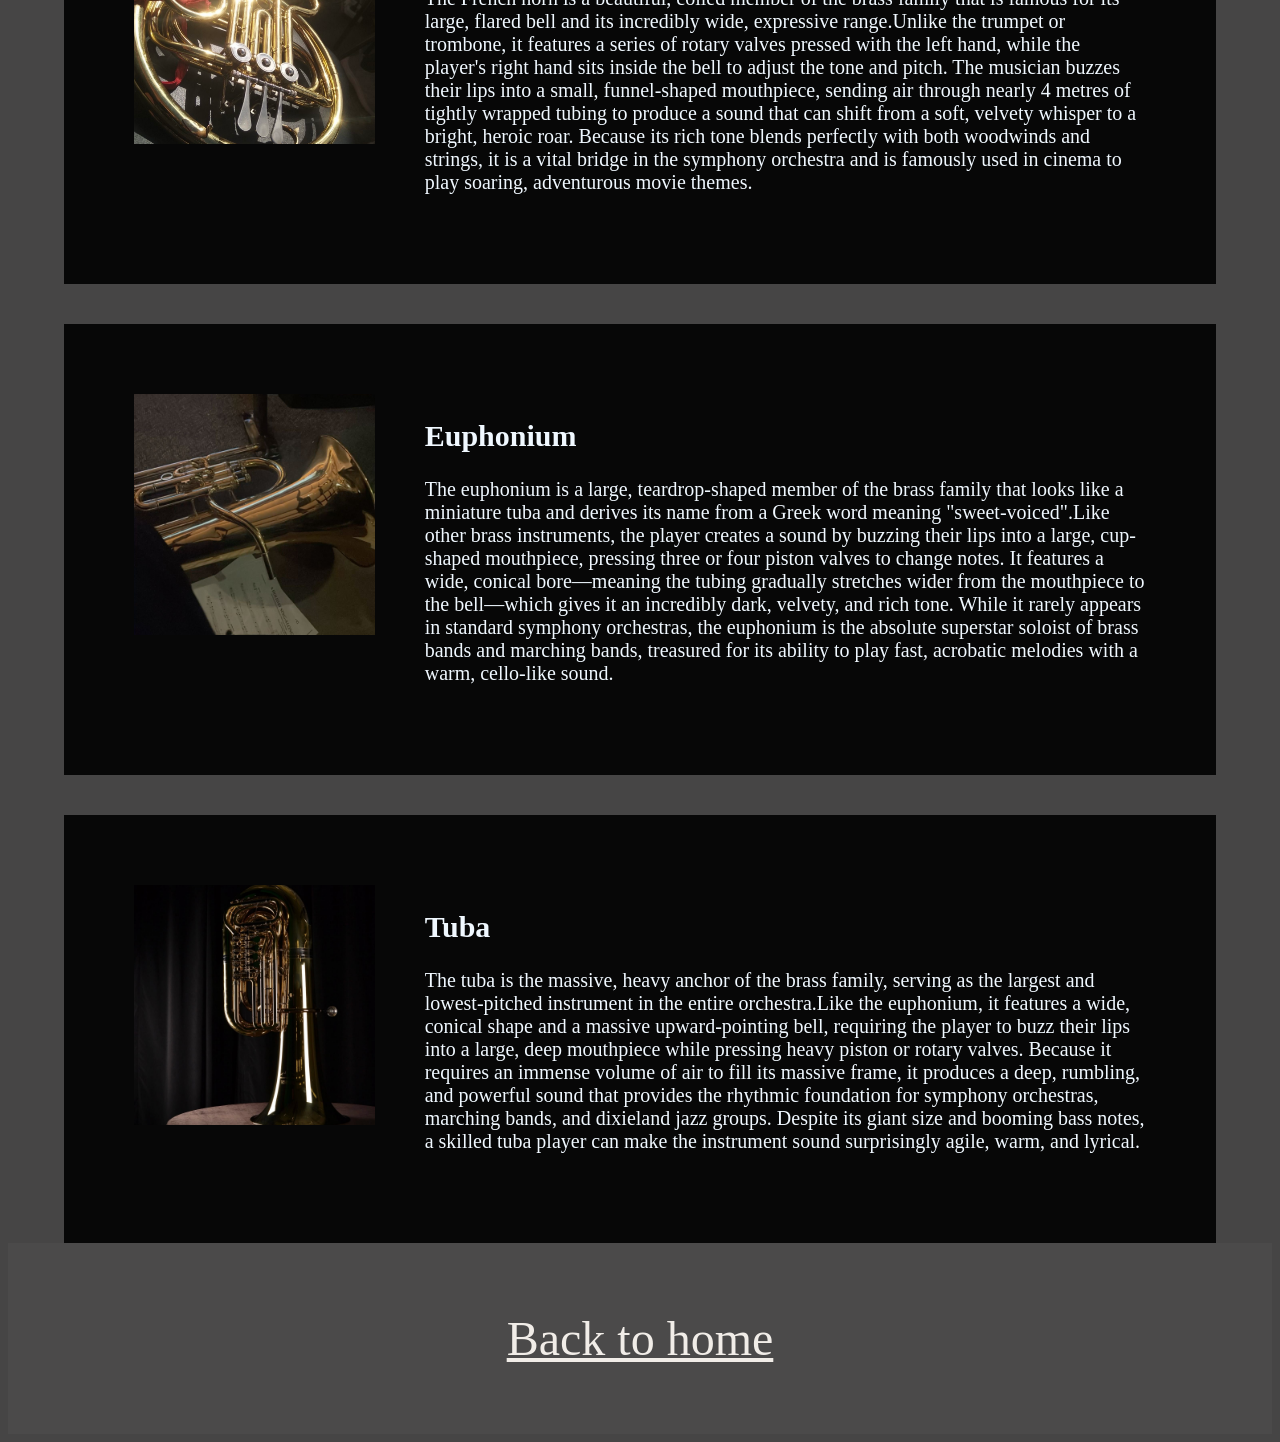
==== commit f8d82f61: "link all" ====
--- a/brass.html
+++ b/brass.html
@@ -67,7 +67,7 @@
     </section>
 
     <section class="end">
-        <p>Back to home</p>
+        <p><a href=index.html>Back to home</a></p>
     </section>
 
 </body>
--- a/style.css
+++ b/style.css
@@ -78,11 +78,15 @@
 }
 
 .end{
-    color:rgb(241, 237, 232);
+    color:rgb(201, 202, 202);
     text-align: center;
     font-size: 3rem;
     background-color: rgb(75, 74, 74);
     padding: 20px 20px;
+}
+
+.end a , .familylink a{
+    color:rgb(241, 237, 232);
 }
 
 .familylink{
